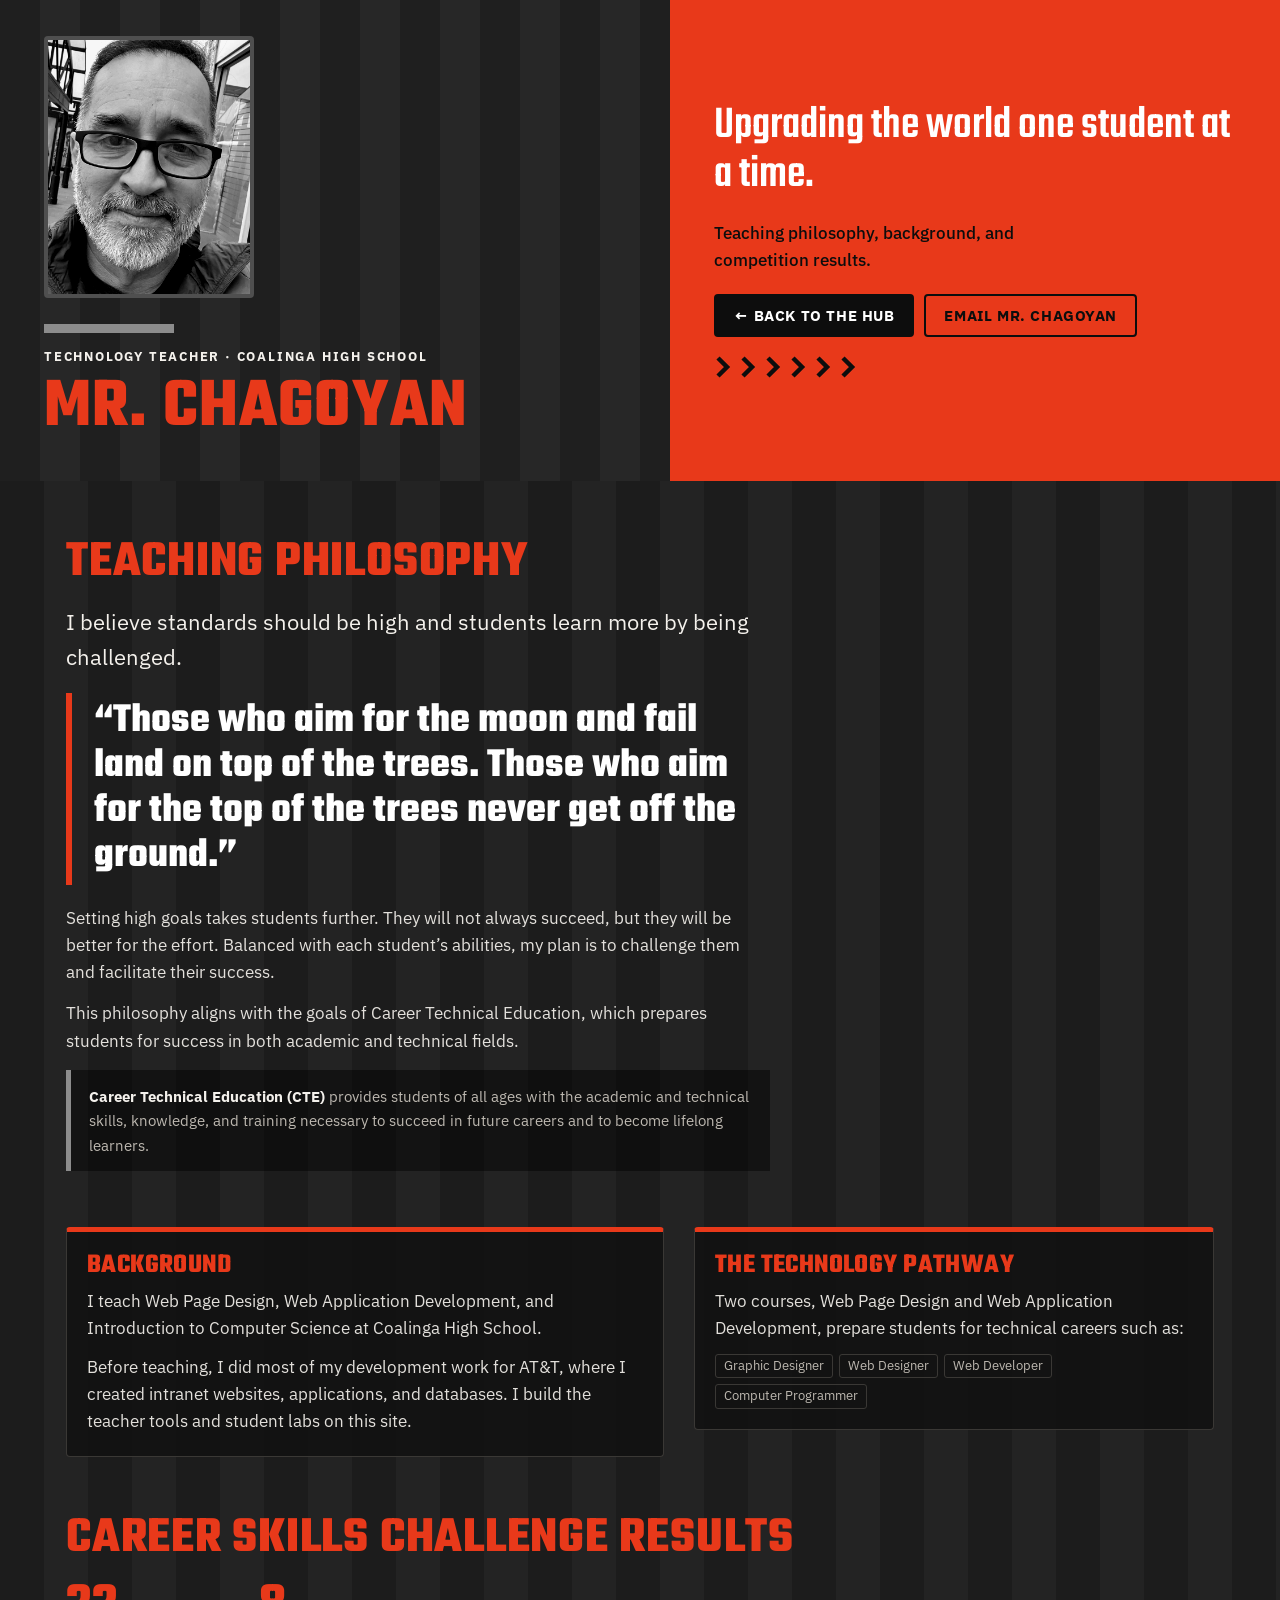
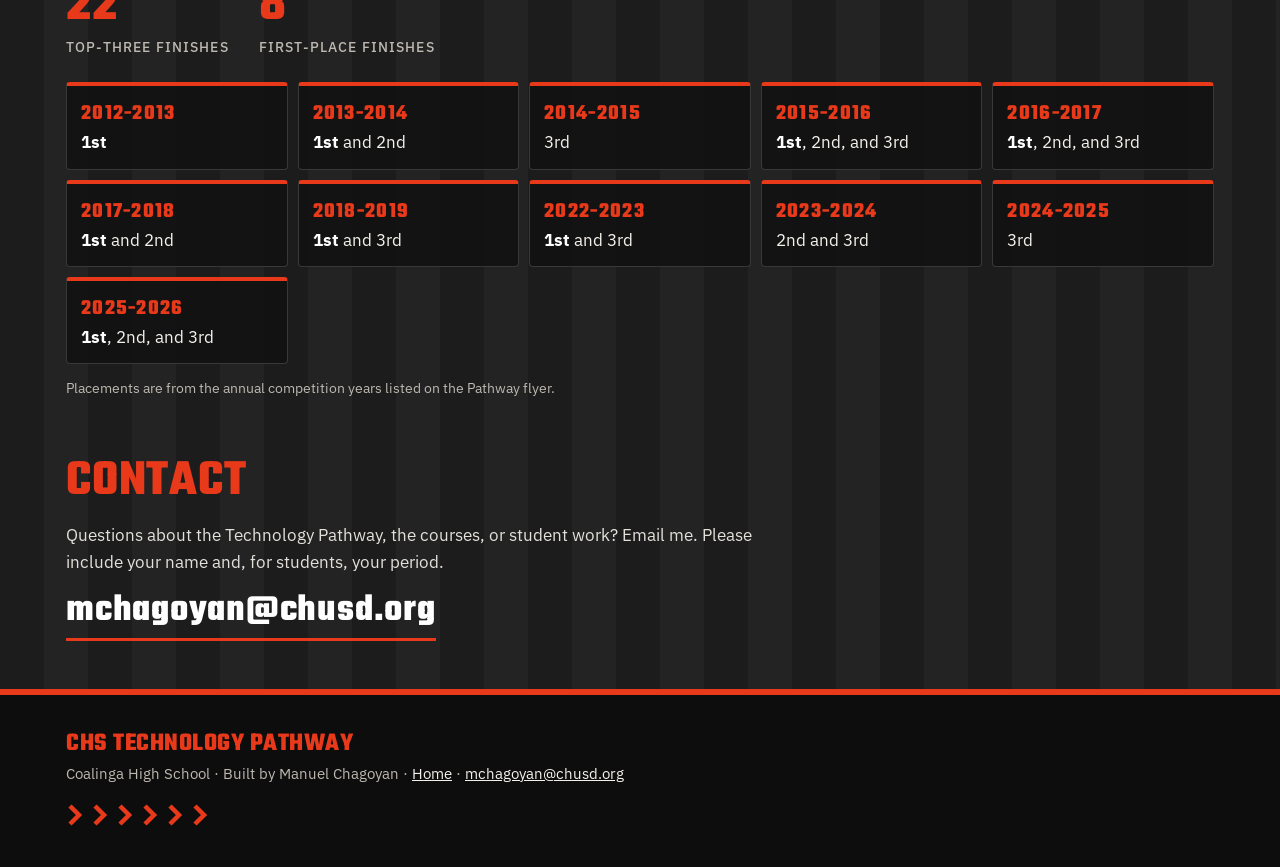
==== about.html @ 43a8eb21 "Add About page with teaching philosophy, headshot, results, and contact" ====
<!doctype html>
<html lang="en">
<head>
<meta charset="utf-8">
<meta name="viewport" content="width=device-width, initial-scale=1">
<title>About | CHS Technology Pathway</title>
<meta name="description" content="Teaching philosophy, background, and Career Skills Challenge results from Mr. Chagoyan, Coalinga High School CTE Technology Pathway.">
<meta name="theme-color" content="#E8391A">
<link rel="icon" type="image/png" href="favicon.png">
<link rel="apple-touch-icon" href="apple-touch-icon.png">
<meta property="og:title" content="About | CHS Technology Pathway">
<meta property="og:image" content="https://chstechnologypathway.netlify.app/logo.png">
<link rel="preconnect" href="https://fonts.googleapis.com">
<link rel="preconnect" href="https://fonts.gstatic.com" crossorigin>
<link href="https://fonts.googleapis.com/css2?family=IBM+Plex+Sans:wght@400;500;700&family=Teko:wght@700&display=swap" rel="stylesheet">
<style>
:root{
  --red:#E8391A; --btn:#F04A22; --char:#1C1C1C; --stripe:#232323; --line:#3A3835;
  --ink:#F4F1EC; --muted:#BDB8B0; --gray:#8C8C8C; --on-red:#0D0D0D;
  --head:"Teko","Bebas Neue","Arial Narrow",Impact,sans-serif;
  --body:"IBM Plex Sans",system-ui,-apple-system,"Segoe UI",Roboto,sans-serif;
}
*{box-sizing:border-box}
html{scroll-behavior:smooth}
body{margin:0;color:var(--ink);font:17px/1.6 var(--body);
  background:repeating-linear-gradient(90deg,var(--char) 0 44px,var(--stripe) 44px 88px)}
a{color:inherit}
.wrap{max-width:1180px;margin:0 auto;padding:0 16px}
h1,h2,h3{font-family:var(--head);text-transform:uppercase;letter-spacing:.015em;font-weight:700;margin:0;line-height:1.02}
.chevrons{display:block;height:24px;width:150px;margin-top:18px;
  background:url("data:image/svg+xml,%3Csvg xmlns='http://www.w3.org/2000/svg' width='25' height='24' viewBox='0 0 25 24'%3E%3Cpath d='M4 3l9 9-9 9' fill='none' stroke='%23E8391A' stroke-width='4.5'/%3E%3C/svg%3E") repeat-x}
.chevrons.dark{background-image:url("data:image/svg+xml,%3Csvg xmlns='http://www.w3.org/2000/svg' width='25' height='24' viewBox='0 0 25 24'%3E%3Cpath d='M4 3l9 9-9 9' fill='none' stroke='%230D0D0D' stroke-width='4.5'/%3E%3C/svg%3E")}
.graybar{display:block;height:9px;width:130px;background:var(--gray);margin-bottom:14px}

/* HERO */
.hero{display:grid;grid-template-columns:1fr}
@media(min-width:760px){.hero{grid-template-columns:1.1fr 1fr}}
.panel-dark,.panel-red{padding:36px clamp(20px,3.5vw,44px)}
.panel-dark{background:repeating-linear-gradient(90deg,#1F1F1F 0 40px,#272727 40px 80px)}
.panel-red{background:var(--red);color:var(--on-red);display:flex;flex-direction:column;justify-content:center}
.who{display:flex;gap:26px;align-items:flex-end;flex-wrap:wrap}
.portrait{width:210px;aspect-ratio:4/5;object-fit:cover;border-radius:4px;border:4px solid var(--red);display:block;
  filter:grayscale(1) contrast(1.3) brightness(.97)}
.eyebrow{font-weight:700;letter-spacing:.14em;text-transform:uppercase;font-size:.8rem}
.hero h1{color:var(--red);font-size:clamp(2.8rem,6vw,4.4rem);margin-top:6px}
.tagline{font-family:var(--head);color:#fff;font-size:clamp(2rem,4vw,2.9rem);text-transform:none;line-height:1.05;font-weight:700;margin:0 0 14px}
.panel-red p{margin:0 0 20px;font-weight:500;max-width:34ch}
.hero-actions{display:flex;gap:10px;flex-wrap:wrap}
.btn{display:inline-block;background:var(--on-red);color:#fff;border:2px solid var(--on-red);border-radius:4px;padding:10px 18px;font:700 .92rem var(--body);letter-spacing:.04em;text-transform:uppercase;text-decoration:none}
.btn:hover{background:#fff;color:var(--on-red);border-color:#fff}
.btn.ghost{background:transparent;color:var(--on-red)}
.btn.ghost:hover{background:var(--on-red);color:#fff;border-color:var(--on-red)}
:focus-visible{outline:3px solid var(--btn);outline-offset:2px}
.panel-red :focus-visible{outline-color:#fff}

section{margin:56px 0}
section h2{font-size:clamp(2.2rem,5vw,3.2rem);color:var(--red);margin-bottom:14px}
.cols{display:grid;gap:30px;grid-template-columns:1fr}
@media(min-width:900px){.cols{grid-template-columns:1.15fr 1fr;align-items:start}}
.statement{font-size:clamp(1.15rem,2vw,1.4rem);line-height:1.6;max-width:44rem;margin:0 0 18px}
blockquote{margin:0 0 20px;padding:6px 0 6px 22px;border-left:6px solid var(--red);max-width:44rem}
blockquote p{margin:0;font:700 clamp(1.9rem,3.6vw,2.6rem)/1.08 var(--head);text-transform:none;color:#fff}
.body-text{max-width:44rem;margin:0 0 14px;color:var(--ink);opacity:.92}
.cte{background:rgba(0,0,0,.45);border-left:5px solid var(--gray);padding:14px 18px;font-size:.95rem;color:var(--muted);max-width:44rem}
.cte b{color:var(--ink)}
.card{background:rgba(18,18,18,.92);border:1px solid var(--line);border-top:5px solid var(--red);border-radius:4px;padding:20px}
.card h3{font-size:1.7rem;color:var(--red);margin-bottom:8px}
.card p{margin:0 0 12px;opacity:.92}
.card p:last-child{margin-bottom:0}
.careers{display:flex;flex-wrap:wrap;gap:6px;margin-top:6px}
.careers span{font-size:.8rem;color:var(--muted);border:1px solid var(--line);border-radius:3px;padding:1px 8px}

/* RESULTS */
.stats{display:flex;gap:30px;flex-wrap:wrap;margin:0 0 22px}
.stat b{display:block;font:700 3.4rem/1 var(--head);color:var(--red)}
.stat span{font-size:.9rem;color:var(--muted);text-transform:uppercase;letter-spacing:.08em;font-weight:500}
.results{display:grid;gap:10px;grid-template-columns:repeat(auto-fill,minmax(190px,1fr));list-style:none;margin:0;padding:0}
.results li{background:rgba(18,18,18,.92);border:1px solid var(--line);border-top:4px solid var(--red);border-radius:4px;padding:12px 14px}
.results .yr{display:block;font:700 1.35rem var(--head);color:var(--red);letter-spacing:.06em}
.results strong{color:#fff}
.small{font-size:.85rem;color:var(--muted);margin-top:14px}
.contact a.mail{color:#fff;font:700 clamp(1.6rem,3.4vw,2.4rem)/1.1 var(--head);letter-spacing:.02em;text-decoration:none;border-bottom:3px solid var(--red)}
.contact a.mail:hover{color:var(--btn)}

footer{background:#0D0D0D;border-top:6px solid var(--red);padding:30px 0 40px;color:var(--muted);font-size:.92rem;margin-top:56px}
footer b{font:700 1.6rem var(--head);color:var(--red);text-transform:uppercase;letter-spacing:.02em;display:block}
footer a{color:var(--ink)}
@media(prefers-reduced-motion:reduce){html{scroll-behavior:auto}}
</style>
</head>
<body>

<header class="hero">
  <div class="panel-dark">
    <div class="who">
      <img class="portrait" src="headshot.jpg" width="210" height="262" alt="Portrait of Manuel Chagoyan">
      <div>
        <span class="graybar" aria-hidden="true"></span>
        <div class="eyebrow">Technology teacher &middot; Coalinga High School</div>
        <h1>Mr. Chagoyan</h1>
      </div>
    </div>
  </div>
  <div class="panel-red">
    <p class="tagline">Upgrading the world one student at a time.</p>
    <p>Teaching philosophy, background, and competition results.</p>
    <div class="hero-actions">
      <a class="btn" href="index.html">&larr; Back to the hub</a>
      <a class="btn ghost" href="mailto:mchagoyan@chusd.org">Email Mr. Chagoyan</a>
    </div>
    <span class="chevrons dark" aria-hidden="true"></span>
  </div>
</header>

<main class="wrap">

<section id="philosophy">
  <h2>Teaching philosophy</h2>
  <p class="statement">I believe standards should be high and students learn more by being challenged.</p>
  <blockquote><p>&ldquo;Those who aim for the moon and fail land on top of the trees. Those who aim for the top of the trees never get off the ground.&rdquo;</p></blockquote>
  <p class="body-text">Setting high goals takes students further. They will not always succeed, but they will be better for the effort. Balanced with each student&rsquo;s abilities, my plan is to challenge them and facilitate their success.</p>
  <p class="body-text">This philosophy aligns with the goals of Career Technical Education, which prepares students for success in both academic and technical fields.</p>
  <p class="cte"><b>Career Technical Education (CTE)</b> provides students of all ages with the academic and technical skills, knowledge, and training necessary to succeed in future careers and to become lifelong learners.</p>
</section>

<section id="background">
  <div class="cols">
    <div class="card">
      <h3>Background</h3>
      <p>I teach Web Page Design, Web Application Development, and Introduction to Computer Science at Coalinga High School.</p>
      <p>Before teaching, I did most of my development work for AT&amp;T, where I created intranet websites, applications, and databases. I build the teacher tools and student labs on this site.</p>
    </div>
    <div class="card">
      <h3>The Technology Pathway</h3>
      <p>Two courses, Web Page Design and Web Application Development, prepare students for technical careers such as:</p>
      <div class="careers"><span>Graphic Designer</span><span>Web Designer</span><span>Web Developer</span><span>Computer Programmer</span></div>
    </div>
  </div>
</section>

<section id="results">
  <h2>Career Skills Challenge results</h2>
  <div class="stats">
    <div class="stat"><b>22</b><span>Top-three finishes</span></div>
    <div class="stat"><b>8</b><span>First-place finishes</span></div>
  </div>
  <ul class="results">
    <li><span class="yr">2012-2013</span><strong>1st</strong></li>
    <li><span class="yr">2013-2014</span><strong>1st</strong> and 2nd</li>
    <li><span class="yr">2014-2015</span>3rd</li>
    <li><span class="yr">2015-2016</span><strong>1st</strong>, 2nd, and 3rd</li>
    <li><span class="yr">2016-2017</span><strong>1st</strong>, 2nd, and 3rd</li>
    <li><span class="yr">2017-2018</span><strong>1st</strong> and 2nd</li>
    <li><span class="yr">2018-2019</span><strong>1st</strong> and 3rd</li>
    <li><span class="yr">2022-2023</span><strong>1st</strong> and 3rd</li>
    <li><span class="yr">2023-2024</span>2nd and 3rd</li>
    <li><span class="yr">2024-2025</span>3rd</li>
    <li><span class="yr">2025-2026</span><strong>1st</strong>, 2nd, and 3rd</li>
  </ul>
  <p class="small">Placements are from the annual competition years listed on the Pathway flyer.</p>
</section>

<section id="contact" class="contact">
  <h2>Contact</h2>
  <p class="body-text">Questions about the Technology Pathway, the courses, or student work? Email me. Please include your name and, for students, your period.</p>
  <a class="mail" href="mailto:mchagoyan@chusd.org">mchagoyan@chusd.org</a>
</section>

</main>

<footer>
  <div class="wrap">
    <b>CHS Technology Pathway</b>
    Coalinga High School &middot; Built by Manuel Chagoyan &middot; <a href="index.html">Home</a> &middot; <a href="mailto:mchagoyan@chusd.org">mchagoyan@chusd.org</a>
    <span class="chevrons" aria-hidden="true"></span>
  </div>
</footer>

</body>
</html>
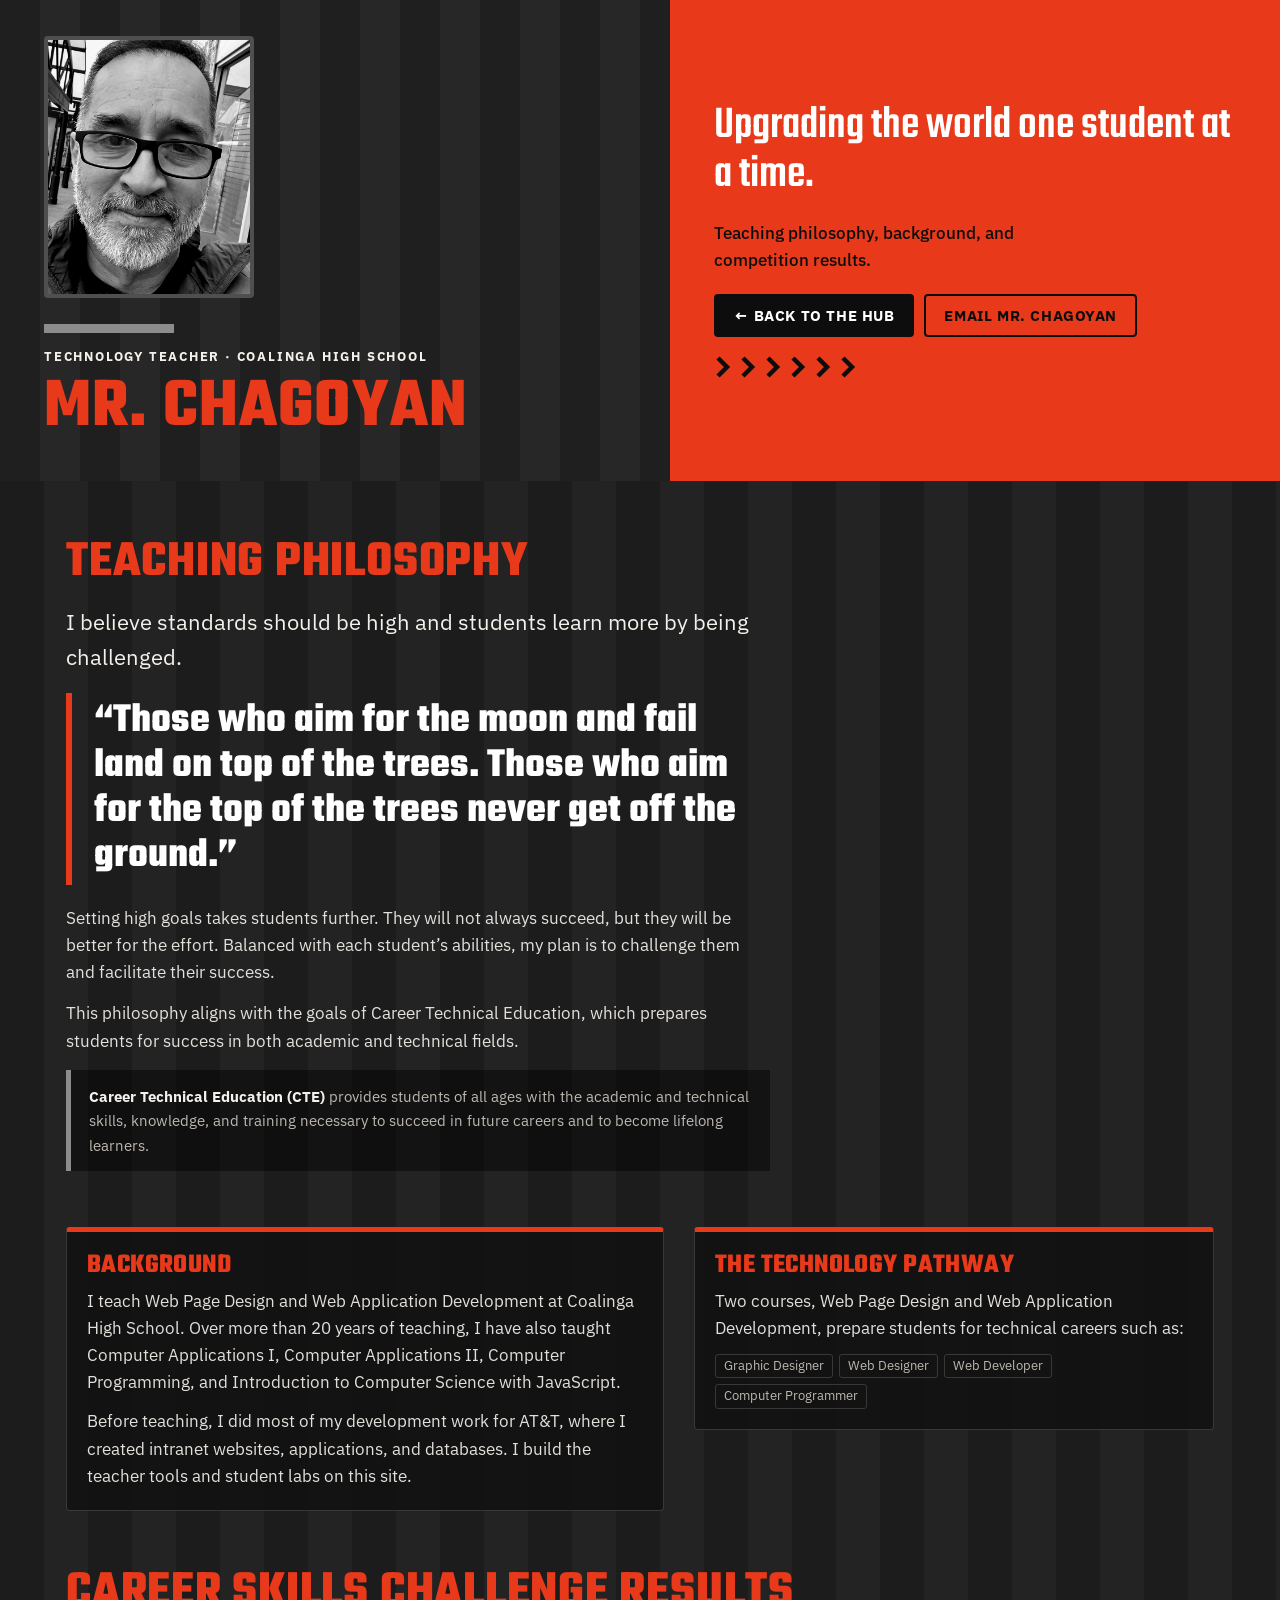
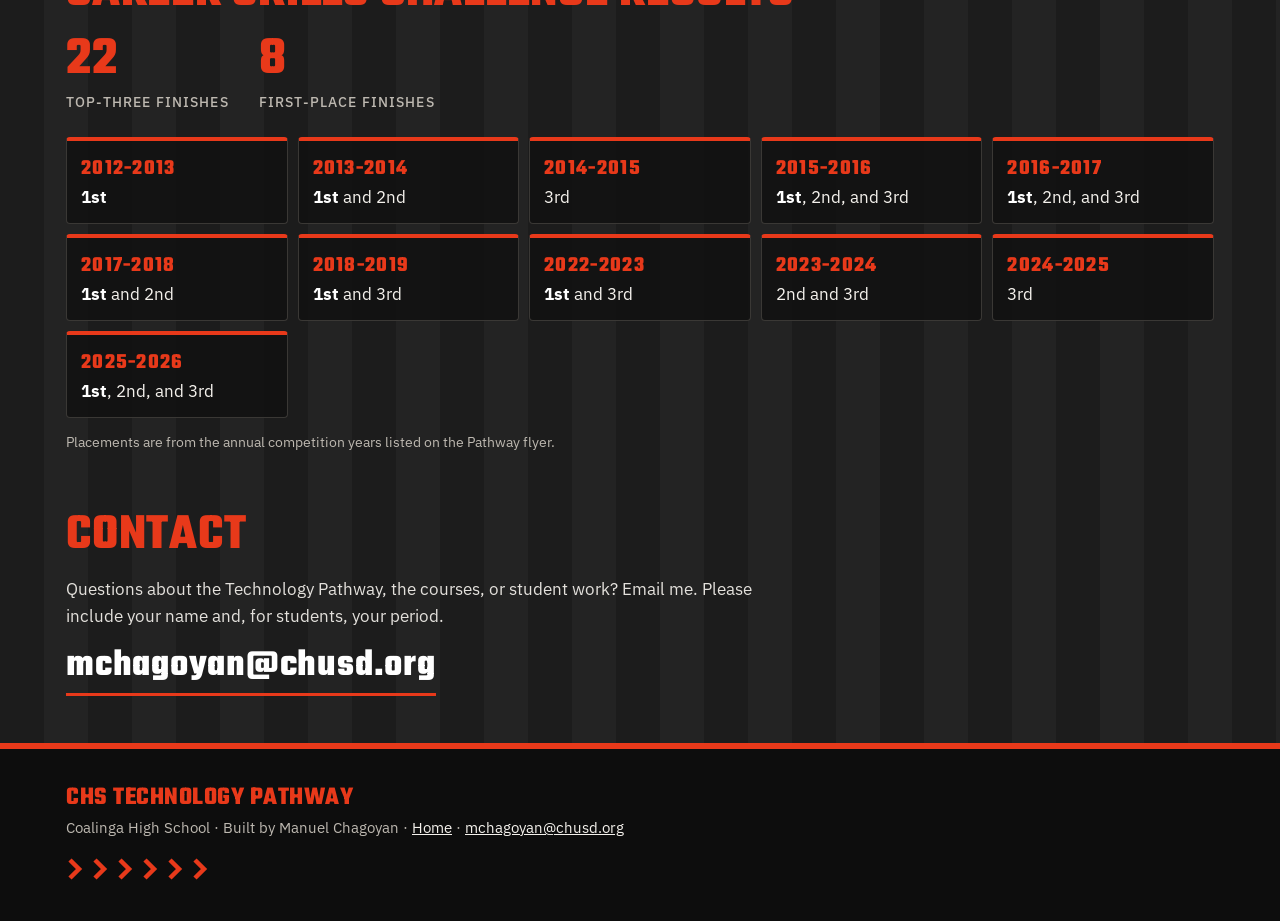
==== commit fa2e526c: "Update About background with teaching history" ====
--- a/about.html
+++ b/about.html
@@ -127,7 +127,7 @@
   <div class="cols">
     <div class="card">
       <h3>Background</h3>
-      <p>I teach Web Page Design, Web Application Development, and Introduction to Computer Science at Coalinga High School.</p>
+      <p>I teach Web Page Design and Web Application Development at Coalinga High School. Over more than 20 years of teaching, I have also taught Computer Applications I, Computer Applications II, Computer Programming, and Introduction to Computer Science with JavaScript.</p>
       <p>Before teaching, I did most of my development work for AT&amp;T, where I created intranet websites, applications, and databases. I build the teacher tools and student labs on this site.</p>
     </div>
     <div class="card">
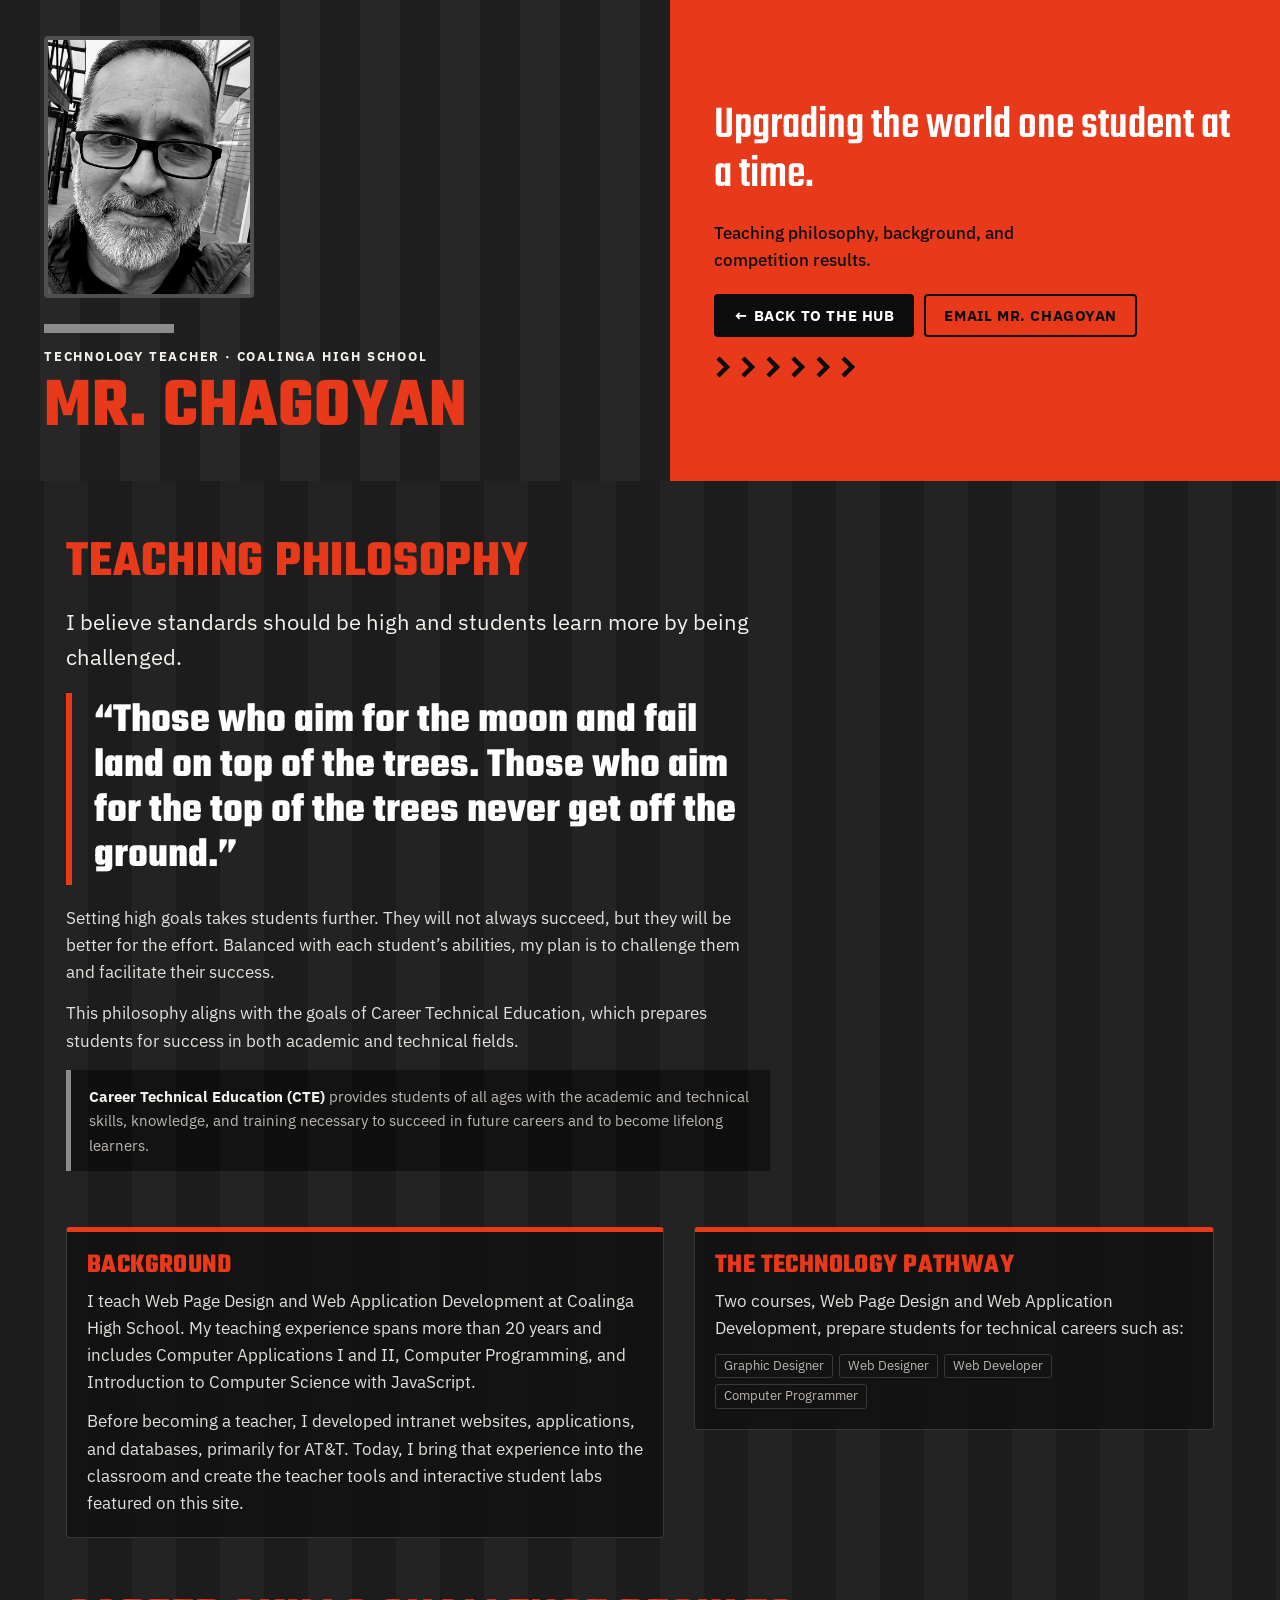
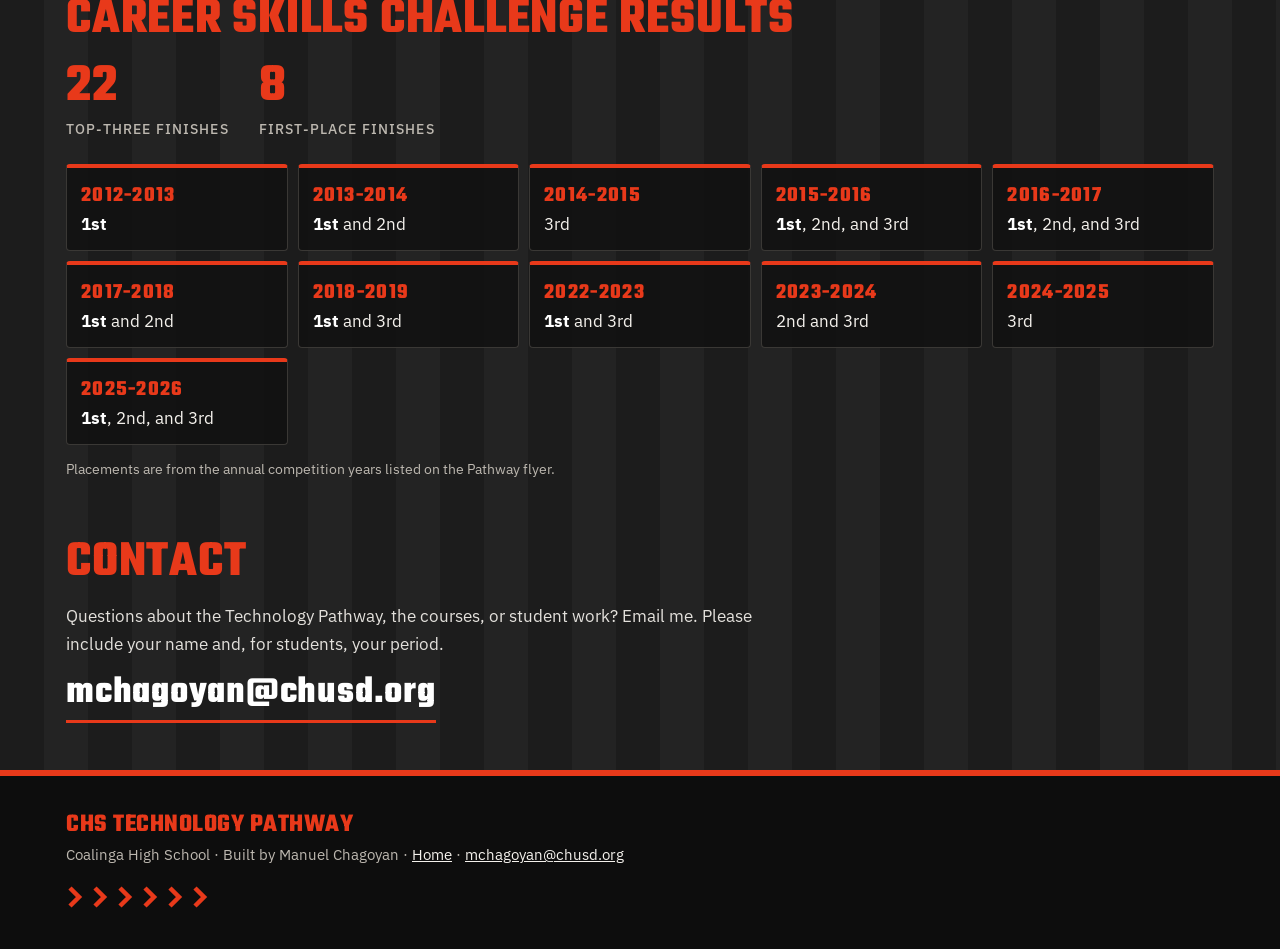
==== commit c144e492: "Refine About background wording" ====
--- a/about.html
+++ b/about.html
@@ -127,8 +127,8 @@
   <div class="cols">
     <div class="card">
       <h3>Background</h3>
-      <p>I teach Web Page Design and Web Application Development at Coalinga High School. Over more than 20 years of teaching, I have also taught Computer Applications I, Computer Applications II, Computer Programming, and Introduction to Computer Science with JavaScript.</p>
-      <p>Before teaching, I did most of my development work for AT&amp;T, where I created intranet websites, applications, and databases. I build the teacher tools and student labs on this site.</p>
+      <p>I teach Web Page Design and Web Application Development at Coalinga High School. My teaching experience spans more than 20 years and includes Computer Applications I and II, Computer Programming, and Introduction to Computer Science with JavaScript.</p>
+      <p>Before becoming a teacher, I developed intranet websites, applications, and databases, primarily for AT&amp;T. Today, I bring that experience into the classroom and create the teacher tools and interactive student labs featured on this site.</p>
     </div>
     <div class="card">
       <h3>The Technology Pathway</h3>
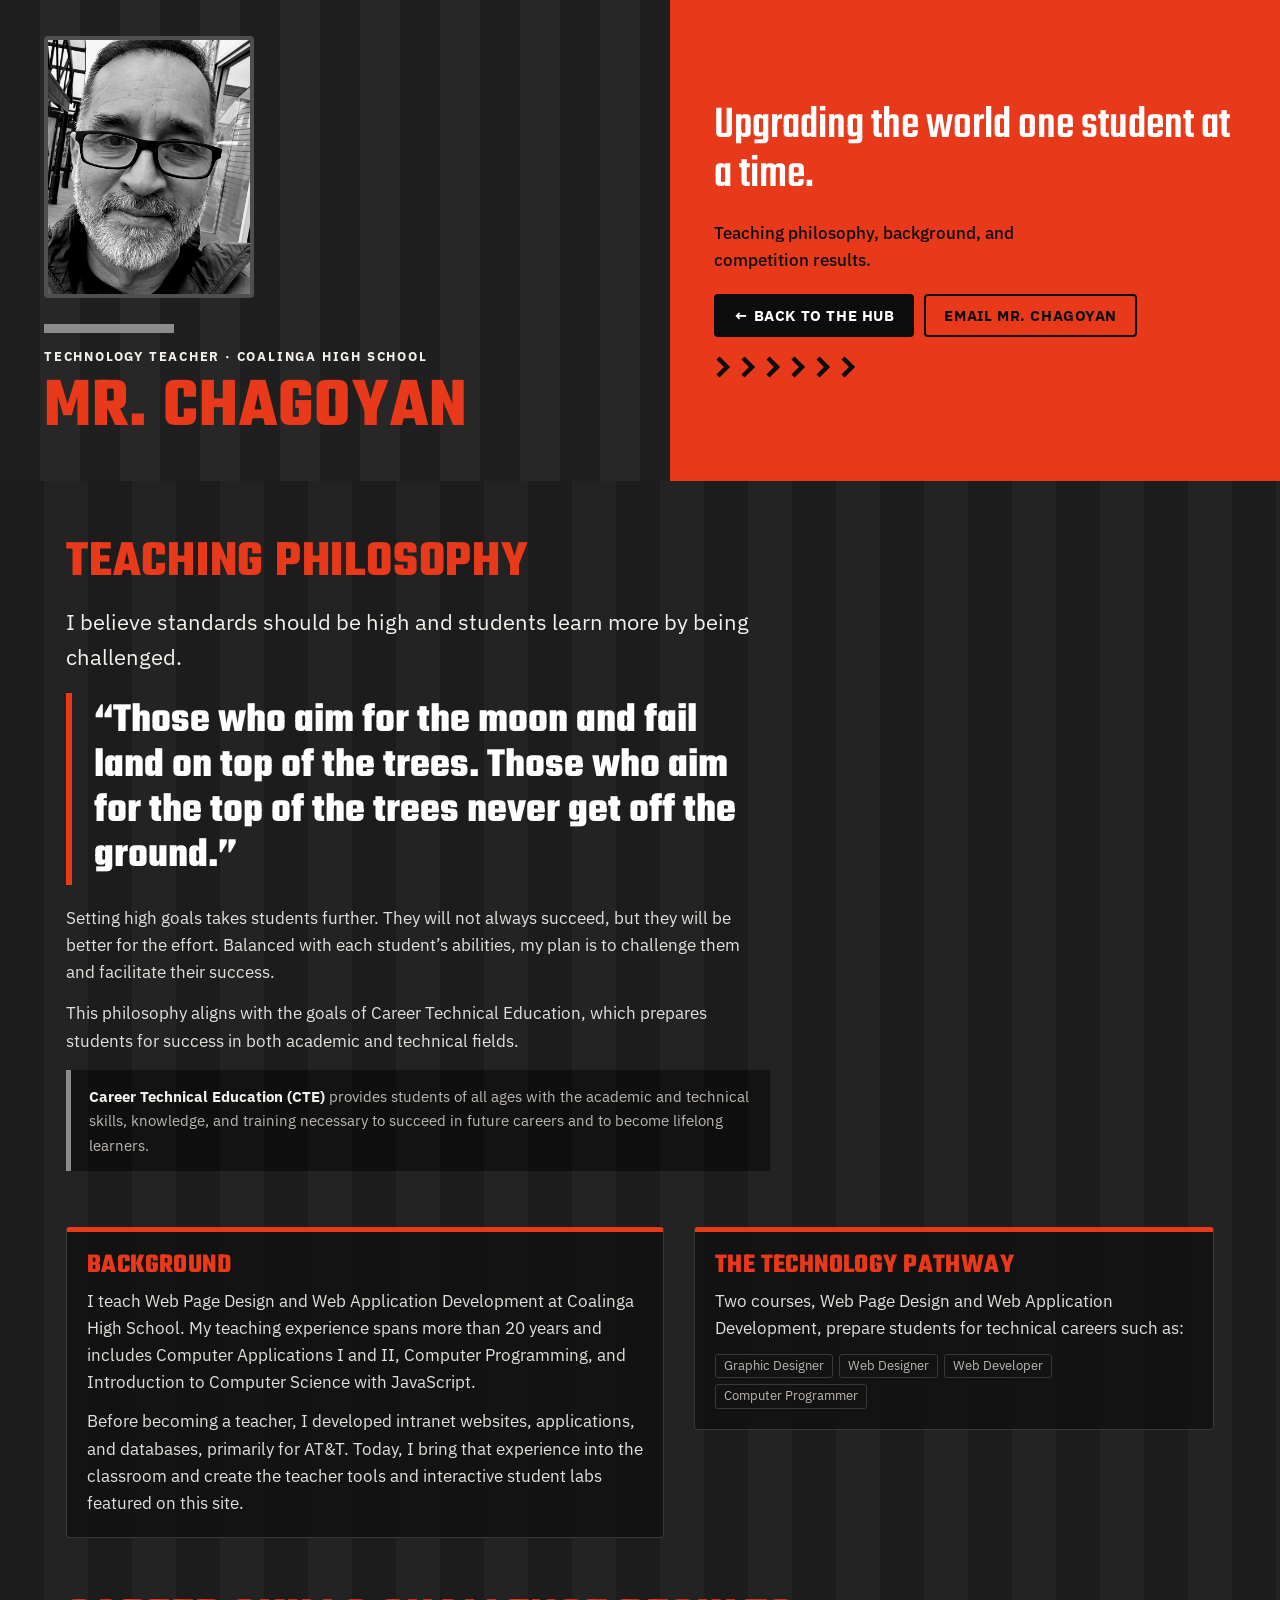
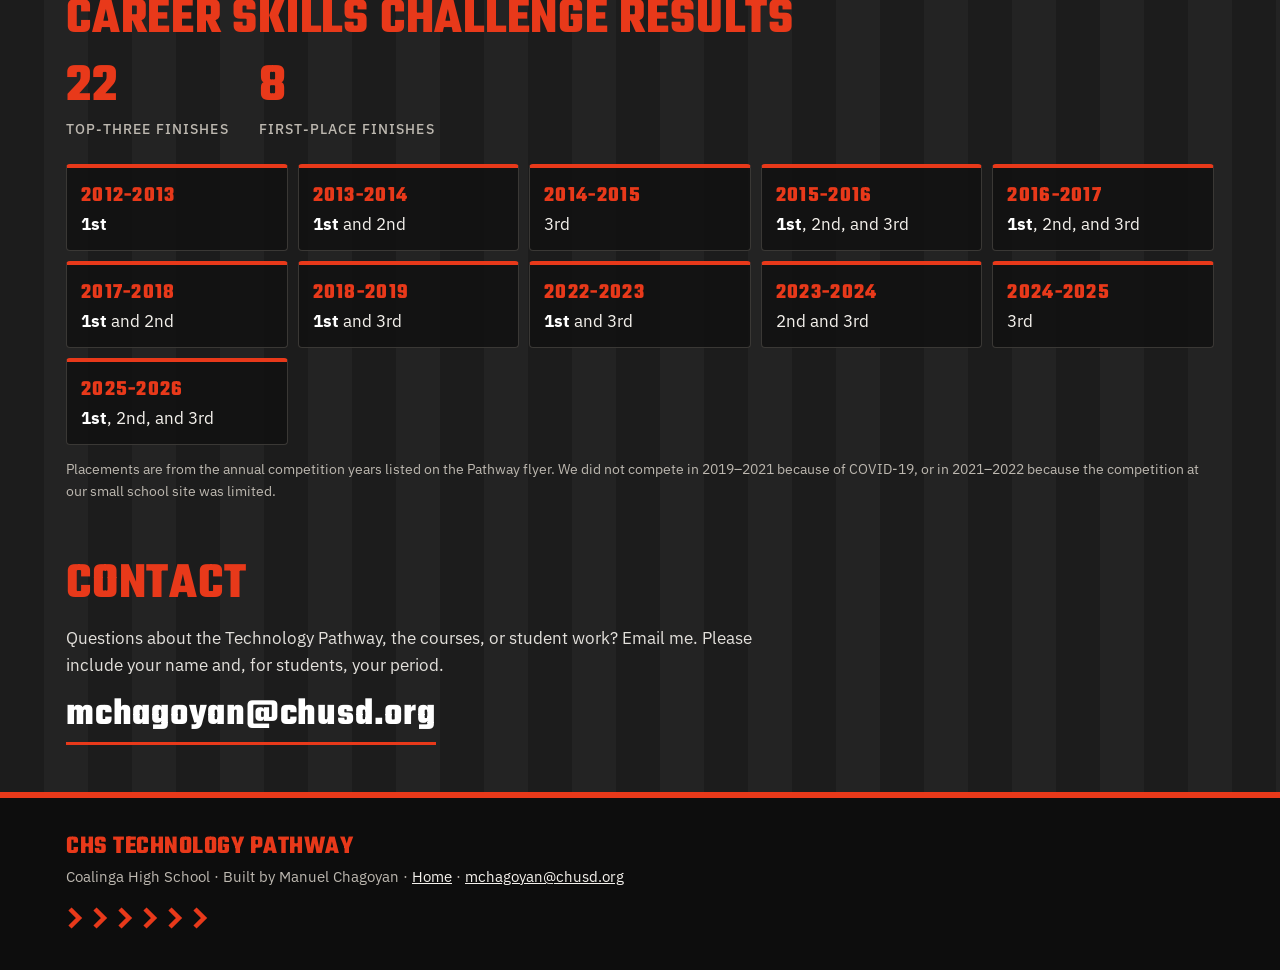
==== commit dd9f5b29: "Fix timeline and outline labels, add 2023-2024 outline links, rename Route 404, note competition gap" ====
--- a/about.html
+++ b/about.html
@@ -157,7 +157,7 @@
     <li><span class="yr">2024-2025</span>3rd</li>
     <li><span class="yr">2025-2026</span><strong>1st</strong>, 2nd, and 3rd</li>
   </ul>
-  <p class="small">Placements are from the annual competition years listed on the Pathway flyer.</p>
+  <p class="small">Placements are from the annual competition years listed on the Pathway flyer. We did not compete in 2019&ndash;2021 because of COVID-19, or in 2021&ndash;2022 because the competition at our small school site was limited.</p>
 </section>
 
 <section id="contact" class="contact">
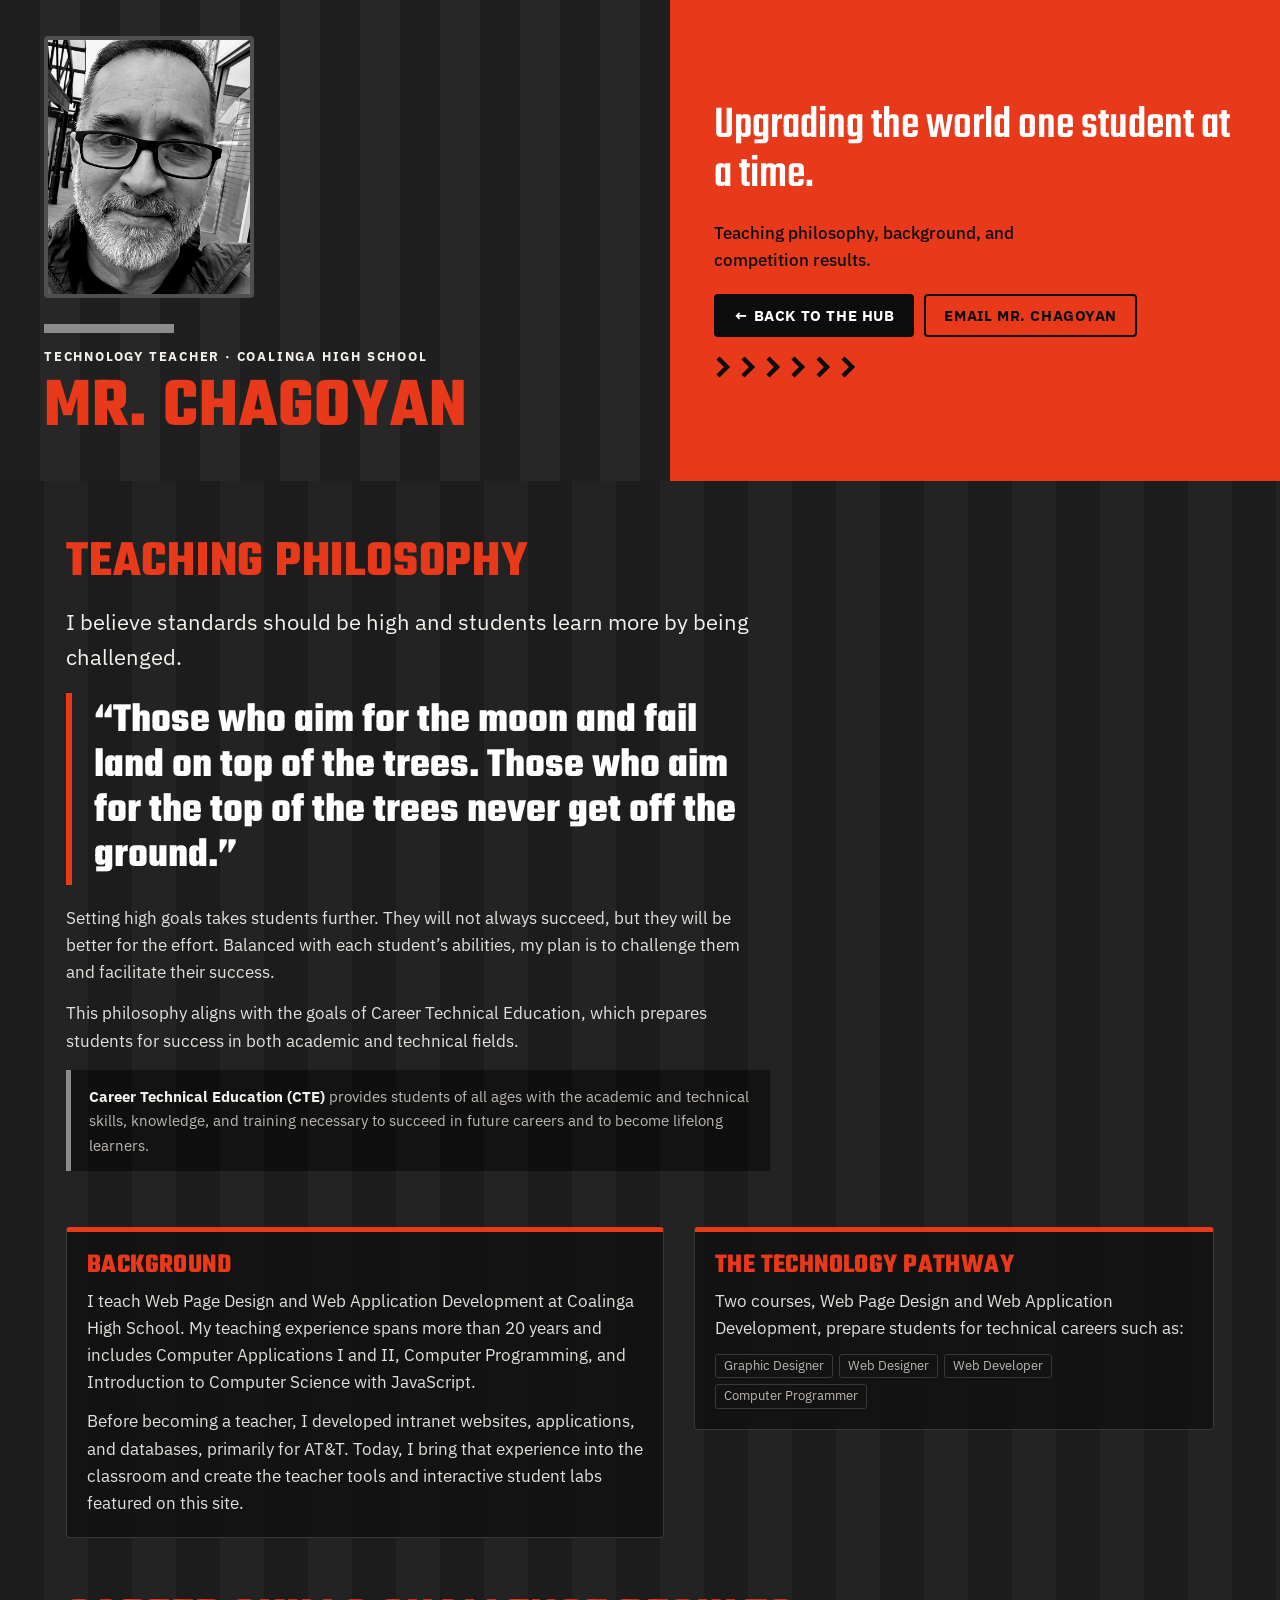
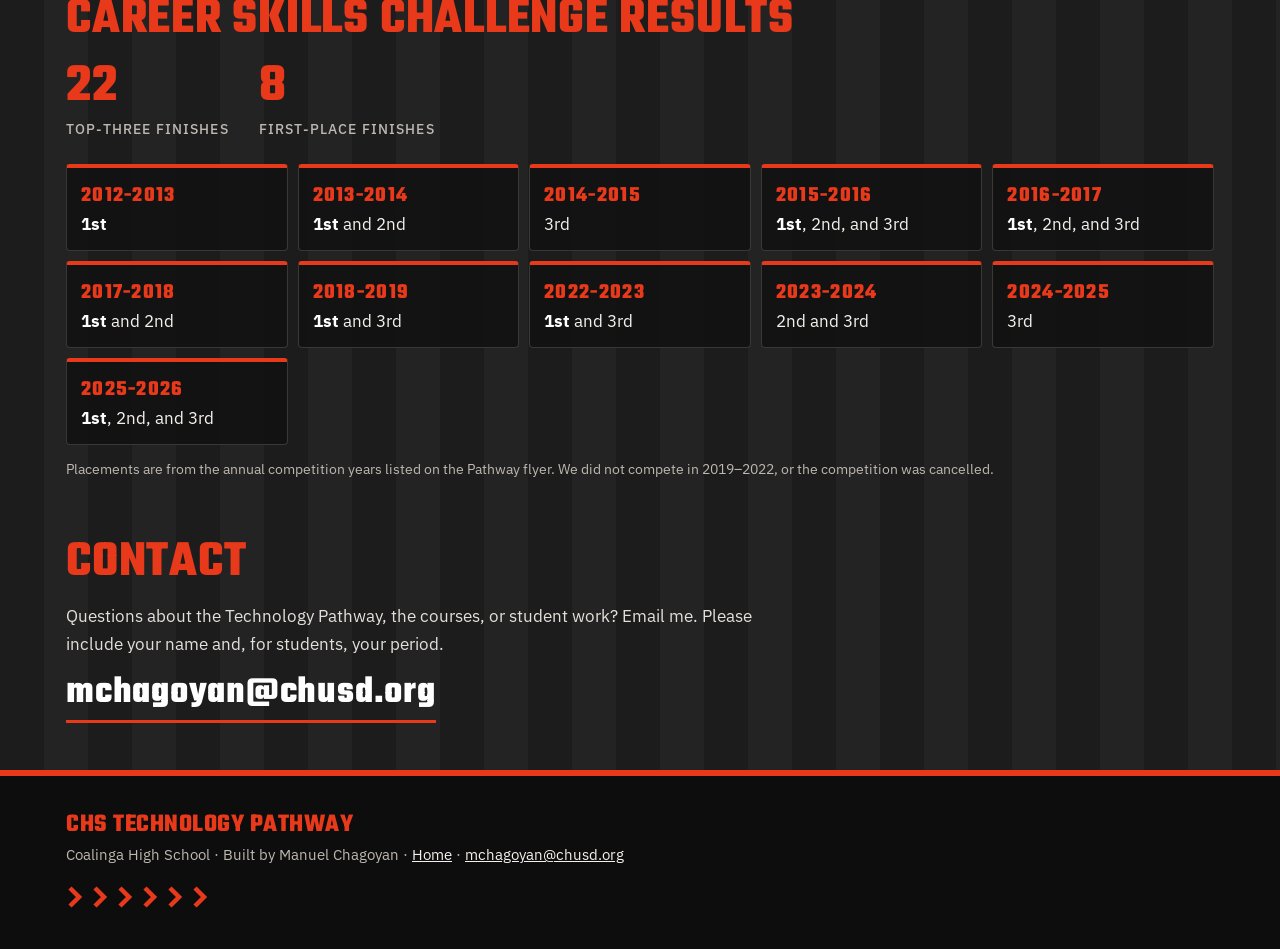
==== commit 598dc7b1: "Add 2023-2024 outline PDF summaries, replace syllabus PDF with fixed text layer, simplify competitio" ====
--- a/about.html
+++ b/about.html
@@ -157,7 +157,7 @@
     <li><span class="yr">2024-2025</span>3rd</li>
     <li><span class="yr">2025-2026</span><strong>1st</strong>, 2nd, and 3rd</li>
   </ul>
-  <p class="small">Placements are from the annual competition years listed on the Pathway flyer. We did not compete in 2019&ndash;2021 because of COVID-19, or in 2021&ndash;2022 because the competition at our small school site was limited.</p>
+  <p class="small">Placements are from the annual competition years listed on the Pathway flyer. We did not compete in 2019&ndash;2022, or the competition was cancelled.</p>
 </section>
 
 <section id="contact" class="contact">
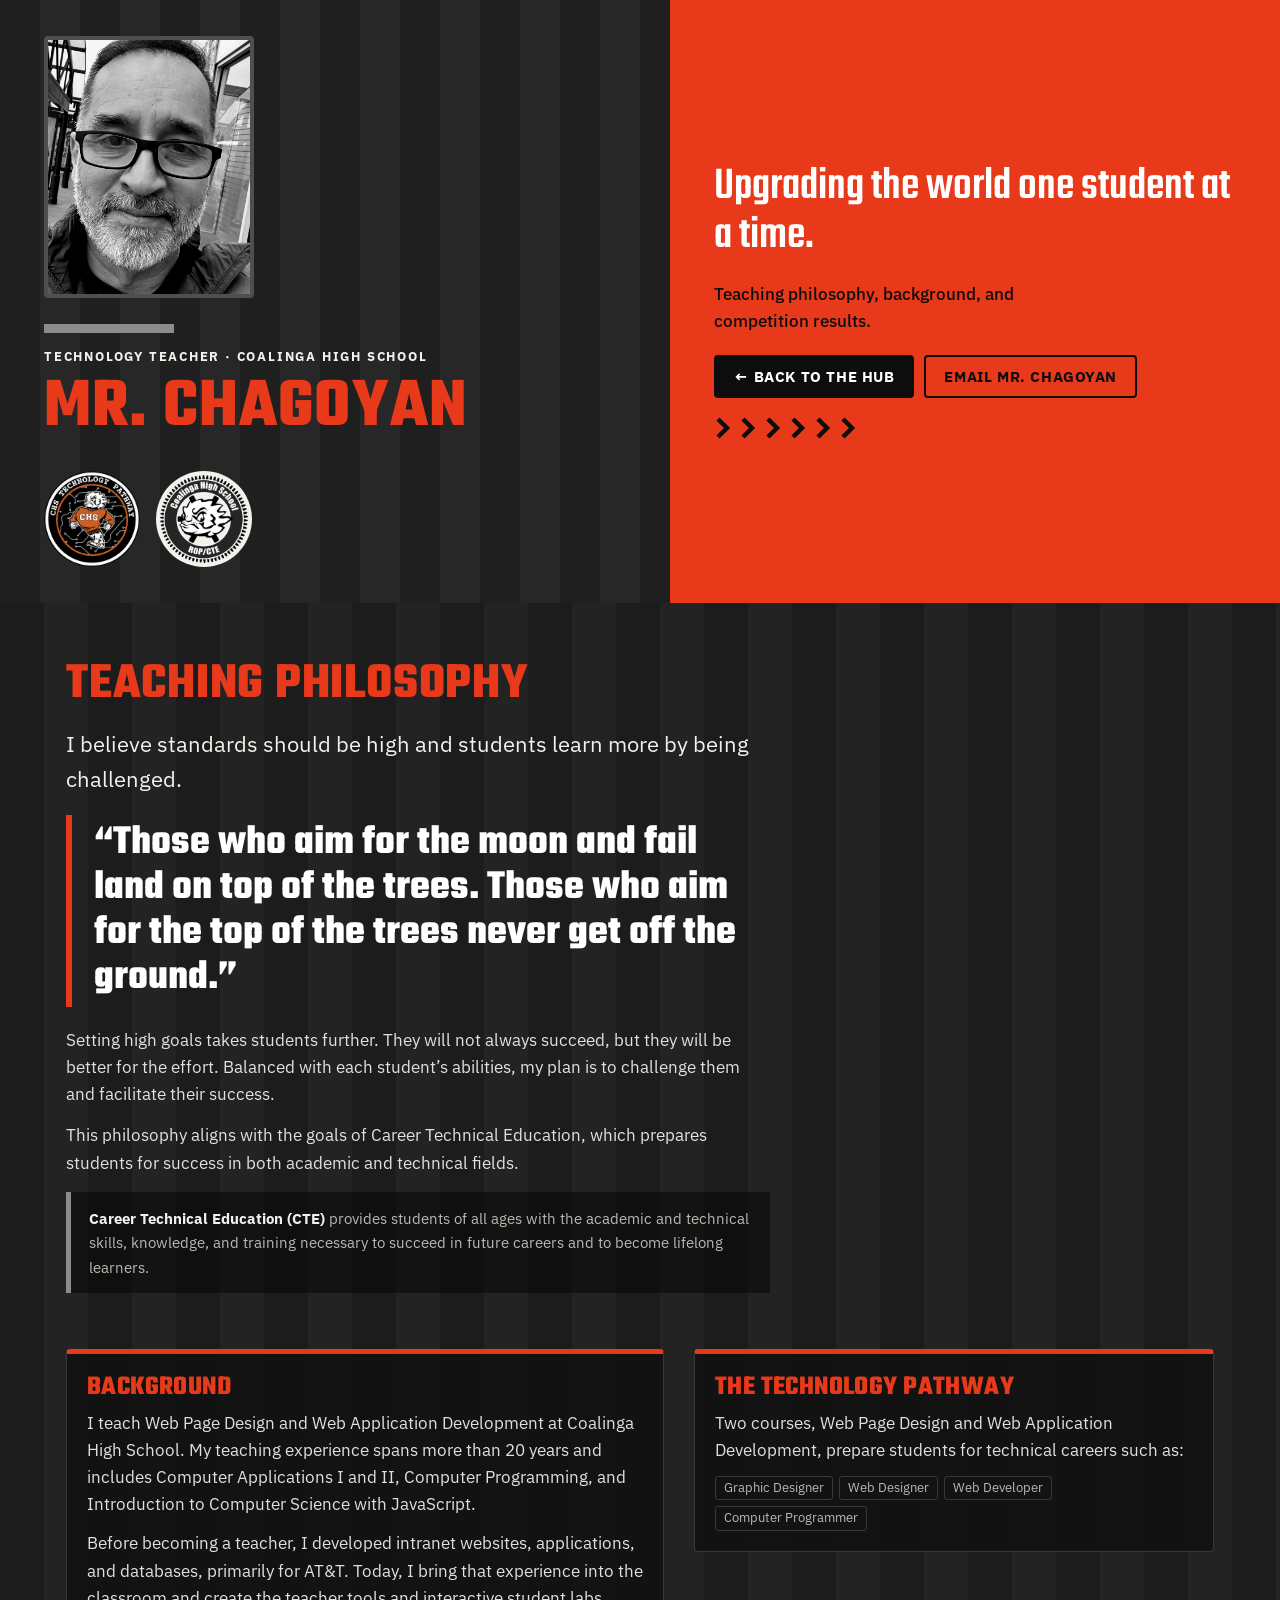
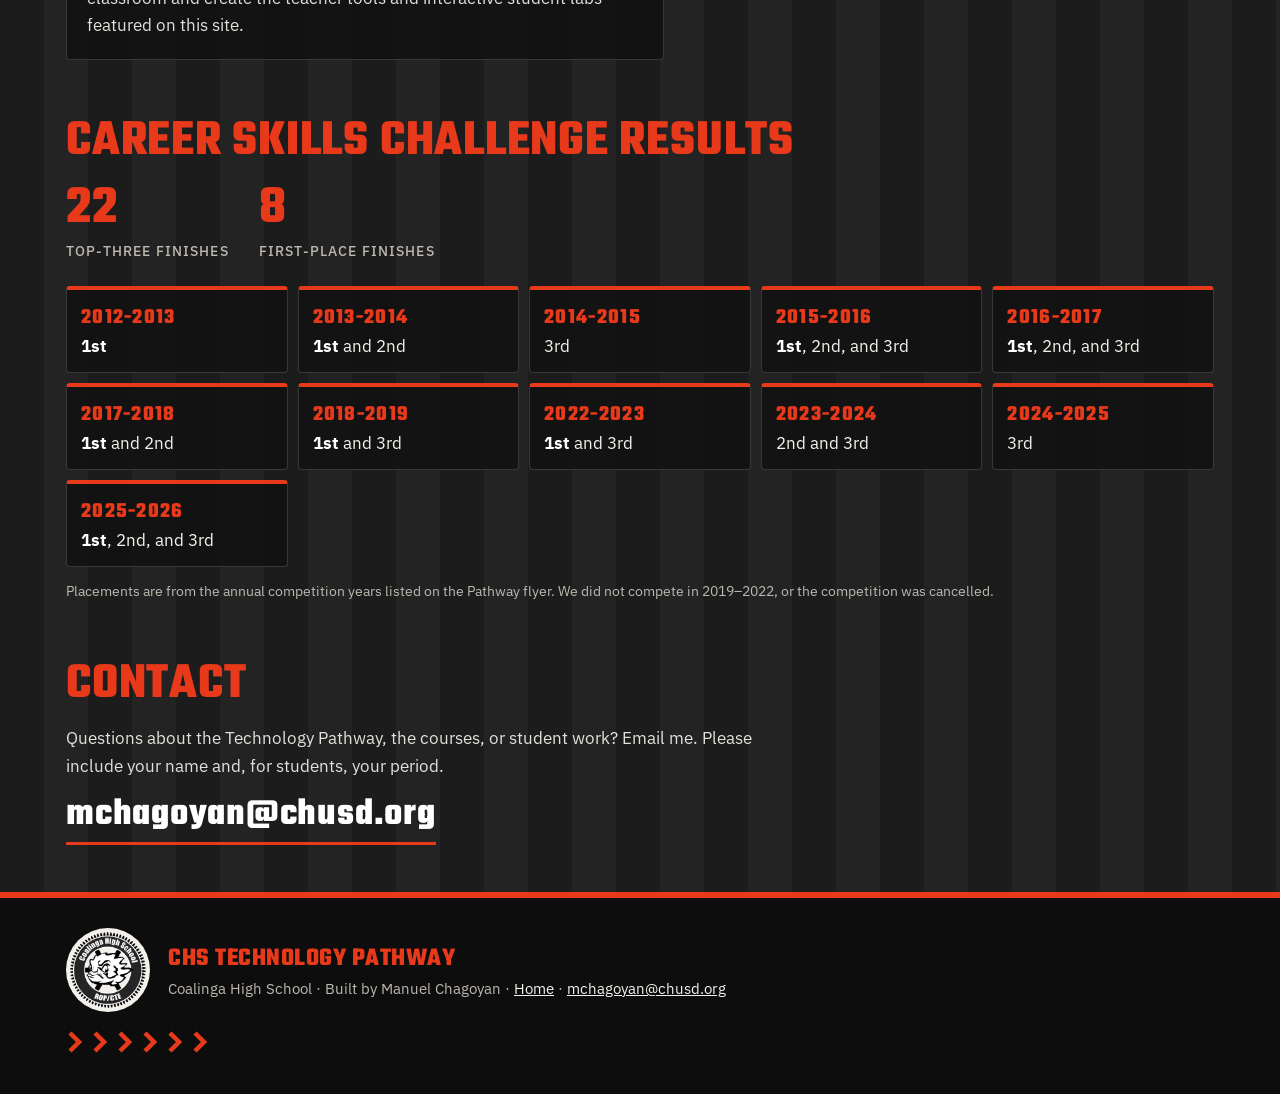
==== commit 8081b070: "Add CHS ROP/CTE seal to About hero and footers; center logos and headshot on mobile" ====
--- a/about.html
+++ b/about.html
@@ -85,6 +85,19 @@
 footer{background:#0D0D0D;border-top:6px solid var(--red);padding:30px 0 40px;color:var(--muted);font-size:.92rem;margin-top:56px}
 footer b{font:700 1.6rem var(--head);color:var(--red);text-transform:uppercase;letter-spacing:.02em;display:block}
 footer a{color:var(--ink)}
+.logos{display:flex;gap:16px;align-items:center;margin-top:26px}
+.logos img{width:96px;height:96px;border-radius:50%;display:block}
+.seal{background:var(--ink);padding:4px;border-radius:50%}
+.foot-seal{display:flex;gap:18px;align-items:center}
+.foot-seal .seal{width:84px;height:84px;flex:none}
+@media(max-width:559px){
+  .who{flex-direction:column;align-items:center;text-align:center;gap:18px}
+  .who .graybar{margin-left:auto;margin-right:auto}
+  .portrait{margin:0 auto}
+  .logos{justify-content:center}
+  .foot-seal{flex-direction:column;text-align:center}
+  footer .chevrons{margin-left:auto;margin-right:auto}
+}
 @media(prefers-reduced-motion:reduce){html{scroll-behavior:auto}}
 </style>
 </head>
@@ -99,6 +112,10 @@
         <div class="eyebrow">Technology teacher &middot; Coalinga High School</div>
         <h1>Mr. Chagoyan</h1>
       </div>
+    </div>
+    <div class="logos">
+      <img src="logo.png" width="96" height="96" alt="CHS Technology Pathway logo">
+      <img class="seal" src="chs-rop-cte-logo.png" width="96" height="96" alt="Coalinga High School ROP/CTE seal">
     </div>
   </div>
   <div class="panel-red">
@@ -170,8 +187,13 @@
 
 <footer>
   <div class="wrap">
-    <b>CHS Technology Pathway</b>
-    Coalinga High School &middot; Built by Manuel Chagoyan &middot; <a href="index.html">Home</a> &middot; <a href="mailto:mchagoyan@chusd.org">mchagoyan@chusd.org</a>
+    <div class="foot-seal">
+      <img class="seal" src="chs-rop-cte-logo.png" width="84" height="84" alt="Coalinga High School ROP/CTE seal">
+      <div>
+        <b>CHS Technology Pathway</b>
+        Coalinga High School &middot; Built by Manuel Chagoyan &middot; <a href="index.html">Home</a> &middot; <a href="mailto:mchagoyan@chusd.org">mchagoyan@chusd.org</a>
+      </div>
+    </div>
     <span class="chevrons" aria-hidden="true"></span>
   </div>
 </footer>
